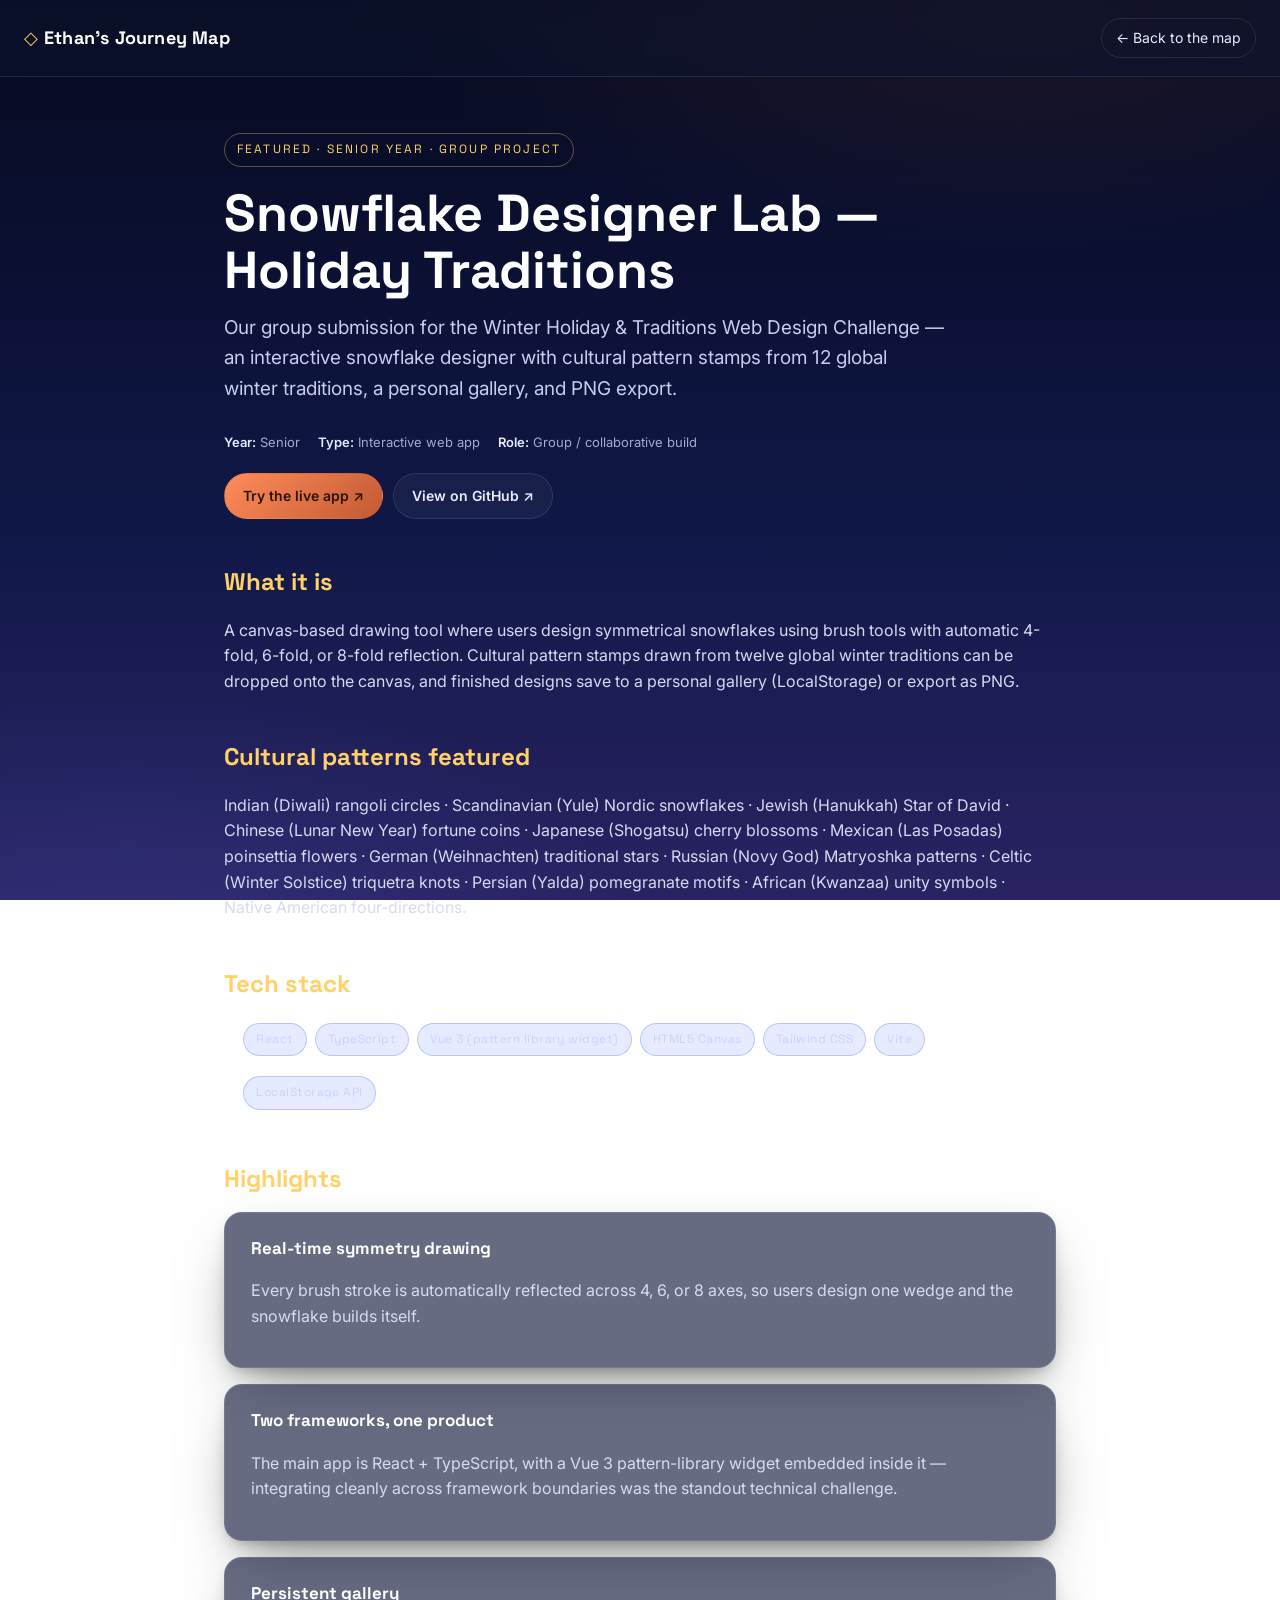
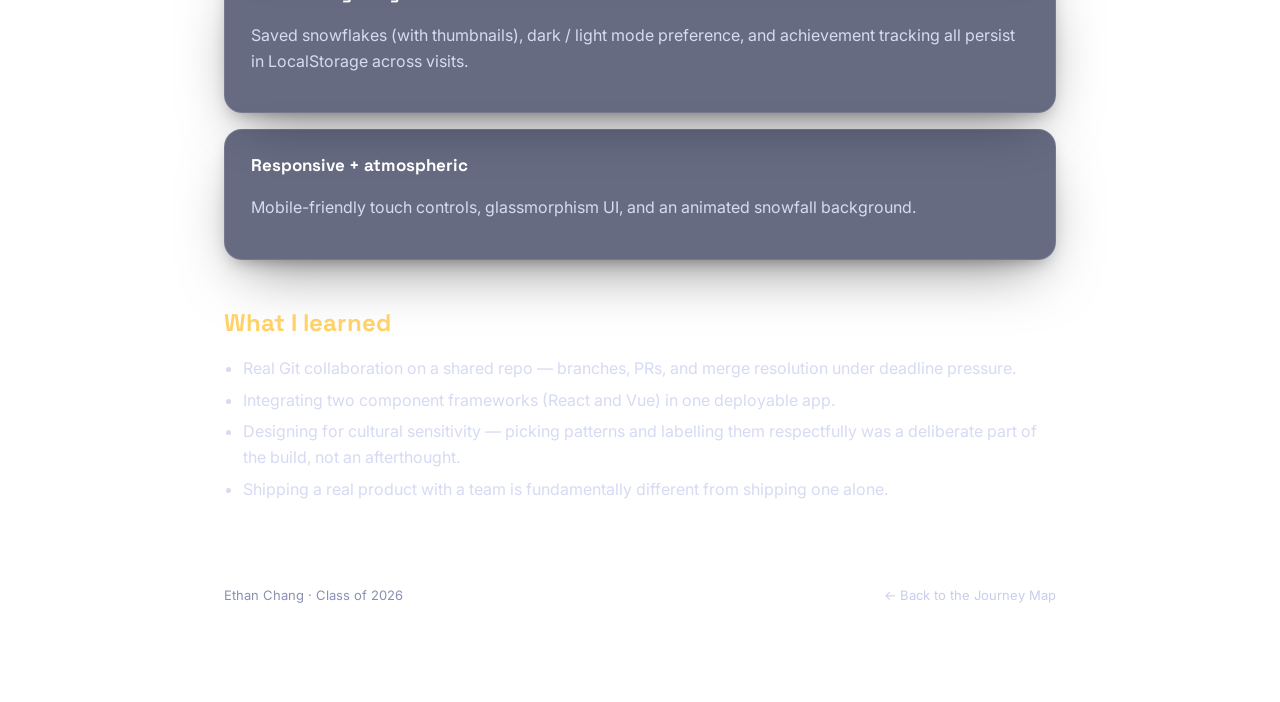
==== projects/holiday-traditions.html @ e54930d5 "finished" ====
<!DOCTYPE html>
<html lang="en">
<head>
  <meta charset="UTF-8" />
  <meta name="viewport" content="width=device-width, initial-scale=1.0" />
  <title>Snowflake Designer Lab — Holiday Traditions · Ethan Chang</title>
  <link rel="preconnect" href="https://fonts.googleapis.com" />
  <link rel="preconnect" href="https://fonts.gstatic.com" crossorigin />
  <link href="https://fonts.googleapis.com/css2?family=Inter:wght@400;500;600;700&family=Space+Grotesk:wght@500;600;700&display=swap" rel="stylesheet" />
  <link rel="stylesheet" href="./project-page.css" />
</head>
<body>
  <header class="pp-topbar">
    <a href="../index.html" class="pp-brand"><span>◇</span>Ethan's Journey Map</a>
    <a href="../index.html" class="pp-back">← Back to the map</a>
  </header>

  <main class="pp-wrap">
    <span class="pp-eyebrow">Featured · Senior Year · Group Project</span>
    <h1 class="pp-title">Snowflake Designer Lab — Holiday Traditions</h1>
    <p class="pp-lede">
      Our group submission for the Winter Holiday &amp; Traditions Web
      Design Challenge — an interactive snowflake designer with cultural
      pattern stamps from 12 global winter traditions, a personal gallery,
      and PNG export.
    </p>

    <div class="pp-meta">
      <span><strong>Year:</strong> Senior</span>
      <span><strong>Type:</strong> Interactive web app</span>
      <span><strong>Role:</strong> Group / collaborative build</span>
    </div>

    <div class="pp-actions">
      <a class="pp-btn pp-btn--primary" href="https://user319183.github.io/holiday-traditions/" target="_blank" rel="noopener">Try the live app ↗</a>
      <a class="pp-btn" href="https://github.com/User319183/holiday-traditions" target="_blank" rel="noopener">View on GitHub ↗</a>
    </div>

    <section class="pp-section">
      <h2>What it is</h2>
      <p>
        A canvas-based drawing tool where users design symmetrical
        snowflakes using brush tools with automatic 4-fold, 6-fold, or
        8-fold reflection. Cultural pattern stamps drawn from twelve
        global winter traditions can be dropped onto the canvas, and
        finished designs save to a personal gallery (LocalStorage) or
        export as PNG.
      </p>
    </section>

    <section class="pp-section">
      <h2>Cultural patterns featured</h2>
      <p>
        Indian (Diwali) rangoli circles · Scandinavian (Yule) Nordic
        snowflakes · Jewish (Hanukkah) Star of David · Chinese (Lunar
        New Year) fortune coins · Japanese (Shogatsu) cherry blossoms ·
        Mexican (Las Posadas) poinsettia flowers · German (Weihnachten)
        traditional stars · Russian (Novy God) Matryoshka patterns ·
        Celtic (Winter Solstice) triquetra knots · Persian (Yalda)
        pomegranate motifs · African (Kwanzaa) unity symbols · Native
        American four-directions.
      </p>
    </section>

    <section class="pp-section">
      <h2>Tech stack</h2>
      <ul class="pp-stack">
        <li>React</li>
        <li>TypeScript</li>
        <li>Vue 3 (pattern library widget)</li>
        <li>HTML5 Canvas</li>
        <li>Tailwind CSS</li>
        <li>Vite</li>
        <li>LocalStorage API</li>
      </ul>
    </section>

    <section class="pp-section">
      <h2>Highlights</h2>
      <div class="pp-card">
        <h3>Real-time symmetry drawing</h3>
        <p>Every brush stroke is automatically reflected across 4, 6, or
        8 axes, so users design one wedge and the snowflake builds itself.</p>
      </div>
      <div class="pp-card">
        <h3>Two frameworks, one product</h3>
        <p>The main app is React + TypeScript, with a Vue 3 pattern-library
        widget embedded inside it — integrating cleanly across framework
        boundaries was the standout technical challenge.</p>
      </div>
      <div class="pp-card">
        <h3>Persistent gallery</h3>
        <p>Saved snowflakes (with thumbnails), dark / light mode preference,
        and achievement tracking all persist in LocalStorage across visits.</p>
      </div>
      <div class="pp-card">
        <h3>Responsive + atmospheric</h3>
        <p>Mobile-friendly touch controls, glassmorphism UI, and an
        animated snowfall background.</p>
      </div>
    </section>

    <section class="pp-section">
      <h2>What I learned</h2>
      <ul>
        <li>Real Git collaboration on a shared repo — branches, PRs, and
        merge resolution under deadline pressure.</li>
        <li>Integrating two component frameworks (React and Vue) in one
        deployable app.</li>
        <li>Designing for cultural sensitivity — picking patterns and
        labelling them respectfully was a deliberate part of the build,
        not an afterthought.</li>
        <li>Shipping a real product with a team is fundamentally different
        from shipping one alone.</li>
      </ul>
    </section>

    <footer class="pp-footer">
      <span>Ethan Chang · Class of 2026</span>
      <a href="../index.html">← Back to the Journey Map</a>
    </footer>
  </main>
</body>
</html>
---- projects/project-page.css ----
/* =============================================================
   Featured project pages — shared stylesheet
   Reuses the same palette / type as the main Journey Map site,
   but in a calmer, scrollable document layout (no map / canvas).
   ============================================================= */
:root {
  --navy:        #0e1430;
  --navy-2:      #161d3f;
  --navy-3:      #222a55;
  --accent:      #ff8b5a;
  --accent-2:    #ffd166;
  --accent-dark: #c25a32;
  --cream:       #fff7ec;
  --line:        rgba(255,255,255,.10);
  --shadow-card: 0 24px 60px -20px rgba(0,0,0,.5),
                 0 8px 18px -8px rgba(0,0,0,.35);
  --font-display: 'Space Grotesk', system-ui, sans-serif;
  --font-body:    'Inter', system-ui, sans-serif;
}

* { box-sizing: border-box; }
html, body { margin: 0; padding: 0; }
body {
  font-family: var(--font-body);
  background:
    radial-gradient(1200px 600px at 80% -100px, rgba(255,139,90,.12), transparent 60%),
    radial-gradient(800px 500px at 10% 110%, rgba(94,123,255,.15), transparent 65%),
    linear-gradient(180deg, #06091e 0%, #101848 60%, #2a2363 100%);
  background-attachment: fixed;
  color: #e8ecff;
  line-height: 1.6;
  min-height: 100vh;
  -webkit-font-smoothing: antialiased;
}

/* ---------- Top bar ---------- */
.pp-topbar {
  display: flex; justify-content: space-between; align-items: center;
  padding: 18px 24px;
  border-bottom: 1px solid var(--line);
  background: rgba(14, 20, 48, .55);
  backdrop-filter: blur(8px);
  position: sticky; top: 0; z-index: 10;
}
.pp-brand {
  font-family: var(--font-display);
  font-weight: 700;
  color: #fff;
  text-decoration: none;
  font-size: 18px;
  letter-spacing: .2px;
}
.pp-brand span { color: var(--accent-2); margin-right: 6px; }
.pp-back {
  color: #e8ecff;
  text-decoration: none;
  font-size: 14px;
  padding: 8px 14px;
  border: 1px solid var(--line);
  border-radius: 999px;
  transition: background .2s ease, border-color .2s ease;
}
.pp-back:hover { background: rgba(255,255,255,.06); border-color: var(--accent-2); }

/* ---------- Layout ---------- */
.pp-wrap {
  max-width: 880px;
  margin: 0 auto;
  padding: 56px 24px 96px;
}

.pp-eyebrow {
  display: inline-block;
  font-family: var(--font-display);
  font-size: 12px;
  letter-spacing: .18em;
  text-transform: uppercase;
  color: var(--accent-2);
  padding: 6px 12px;
  border: 1px solid rgba(255, 209, 102, .35);
  border-radius: 999px;
  margin-bottom: 18px;
}

h1.pp-title {
  font-family: var(--font-display);
  font-size: clamp(34px, 5vw, 52px);
  line-height: 1.1;
  margin: 0 0 14px;
  color: #fff;
}
.pp-lede {
  font-size: 19px;
  color: #c8cdee;
  margin: 0 0 28px;
  max-width: 60ch;
}

/* ---------- Action bar ---------- */
.pp-actions {
  display: flex;
  flex-wrap: wrap;
  gap: 10px;
  margin: 8px 0 40px;
}
.pp-btn {
  display: inline-flex; align-items: center; gap: 6px;
  padding: 11px 18px;
  border-radius: 999px;
  text-decoration: none;
  font-weight: 600;
  font-size: 14px;
  border: 1px solid var(--line);
  color: #e8ecff;
  background: rgba(255,255,255,.04);
  transition: transform .15s ease, background .2s ease, border-color .2s ease;
}
.pp-btn:hover { transform: translateY(-1px); background: rgba(255,255,255,.08); }
.pp-btn--primary {
  background: linear-gradient(135deg, var(--accent), var(--accent-dark));
  border-color: transparent;
  color: #2a1408;
}
.pp-btn--primary:hover { background: linear-gradient(135deg, #ffa37a, var(--accent)); }

/* ---------- Sections ---------- */
.pp-section { margin: 44px 0; }
.pp-section h2 {
  font-family: var(--font-display);
  font-size: 24px;
  margin: 0 0 14px;
  color: var(--accent-2);
}
.pp-section p, .pp-section li { color: #d6daf3; }
.pp-section ul { padding-left: 1.2em; margin: 10px 0; }
.pp-section li { margin: 6px 0; }

/* ---------- Tech stack pills ---------- */
.pp-stack {
  display: flex; flex-wrap: wrap; gap: 8px;
  list-style: none; padding: 0; margin: 12px 0 0;
}
.pp-stack li {
  font-family: var(--font-display);
  font-size: 12px;
  letter-spacing: .04em;
  padding: 6px 12px;
  background: rgba(94,123,255,.15);
  border: 1px solid rgba(94,123,255,.35);
  color: #c8d4ff;
  border-radius: 999px;
}

/* ---------- Card / callout ---------- */
.pp-card {
  background: rgba(22, 29, 63, .65);
  border: 1px solid var(--line);
  border-radius: 18px;
  padding: 22px 26px;
  box-shadow: var(--shadow-card);
}
.pp-card + .pp-card { margin-top: 16px; }
.pp-card h3 {
  font-family: var(--font-display);
  font-size: 17px;
  margin: 0 0 8px;
  color: #fff;
}

/* ---------- Meta strip ---------- */
.pp-meta {
  display: flex; flex-wrap: wrap; gap: 18px;
  font-size: 13px;
  color: #a4abcf;
  margin-bottom: 20px;
}
.pp-meta span strong { color: #e8ecff; font-weight: 600; }

/* ---------- Footer ---------- */
.pp-footer {
  margin-top: 60px;
  padding-top: 22px;
  border-top: 1px solid var(--line);
  font-size: 13px;
  color: #8a90b3;
  display: flex; justify-content: space-between; flex-wrap: wrap; gap: 12px;
}
.pp-footer a { color: #c8cdee; text-decoration: none; }
.pp-footer a:hover { color: var(--accent-2); }

/* ---------- Responsive ---------- */
@media (max-width: 600px) {
  .pp-wrap { padding: 36px 18px 72px; }
  .pp-topbar { padding: 14px 18px; }
}
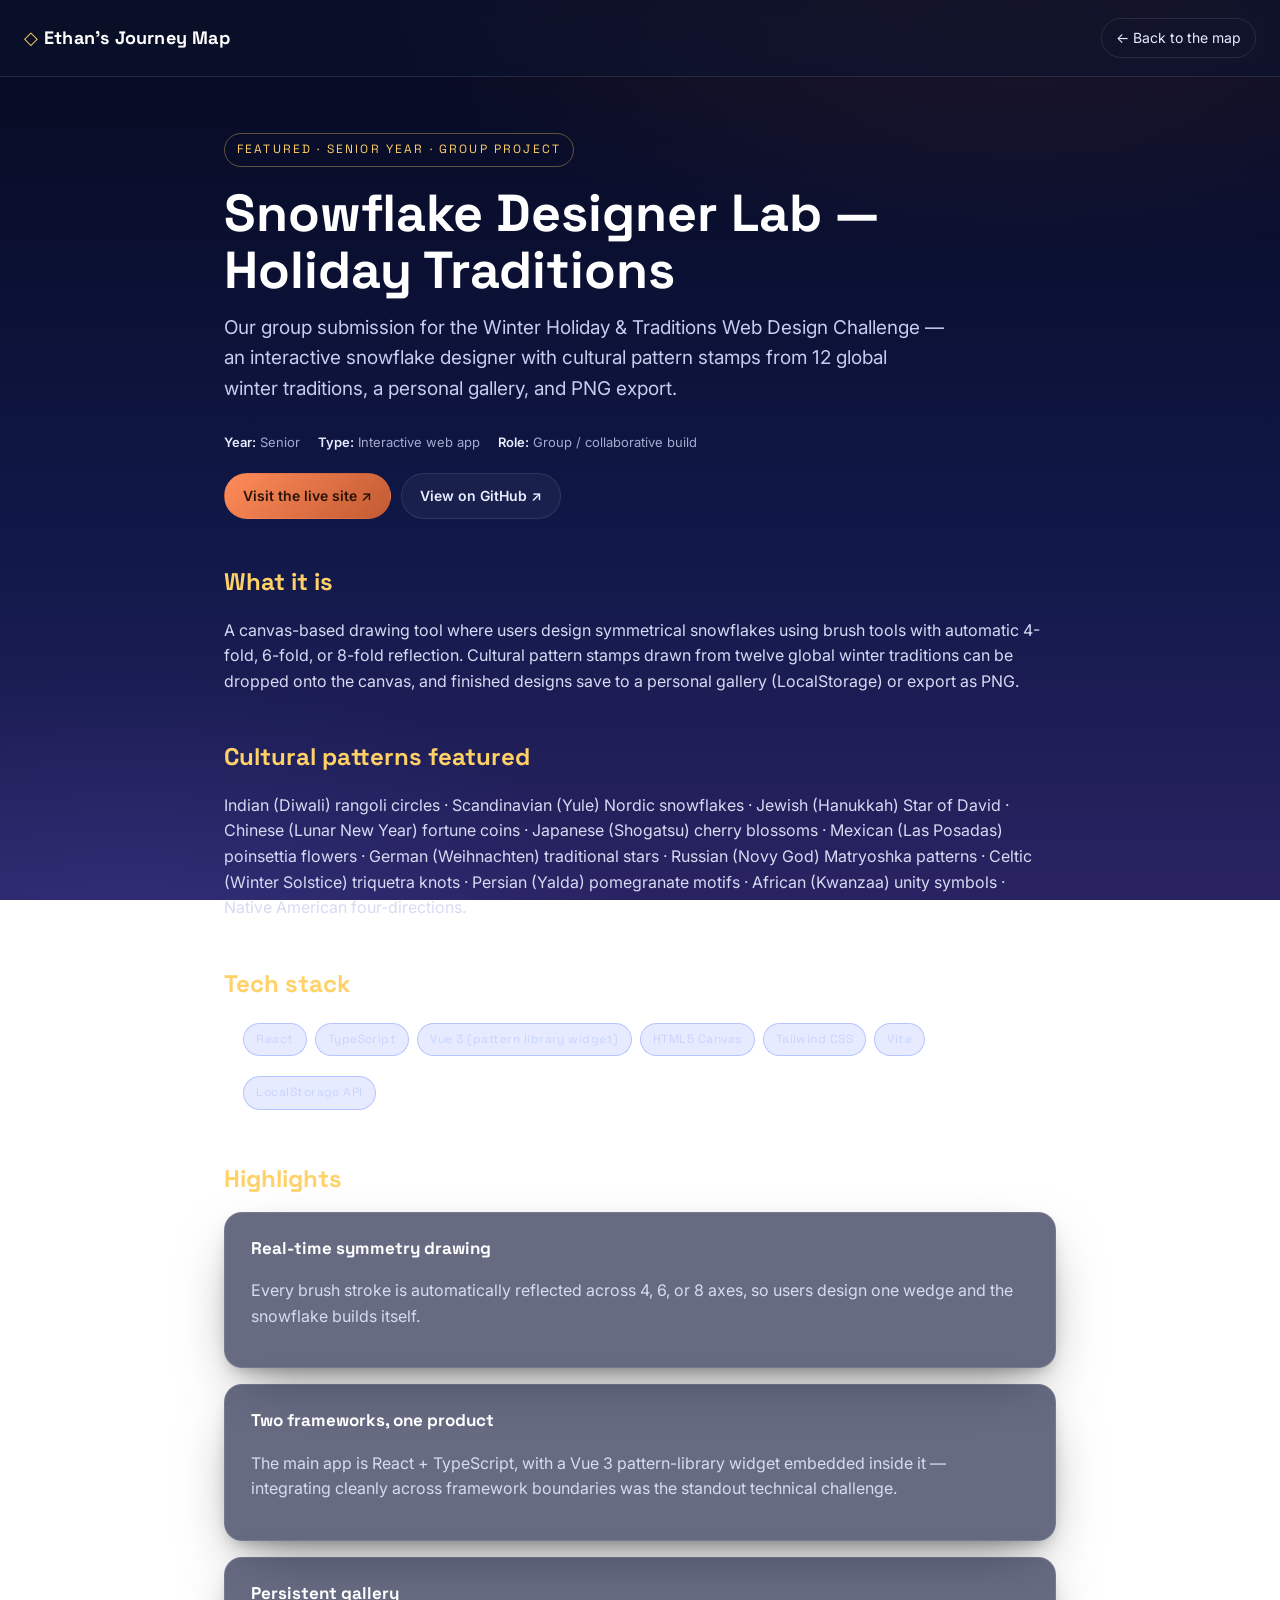
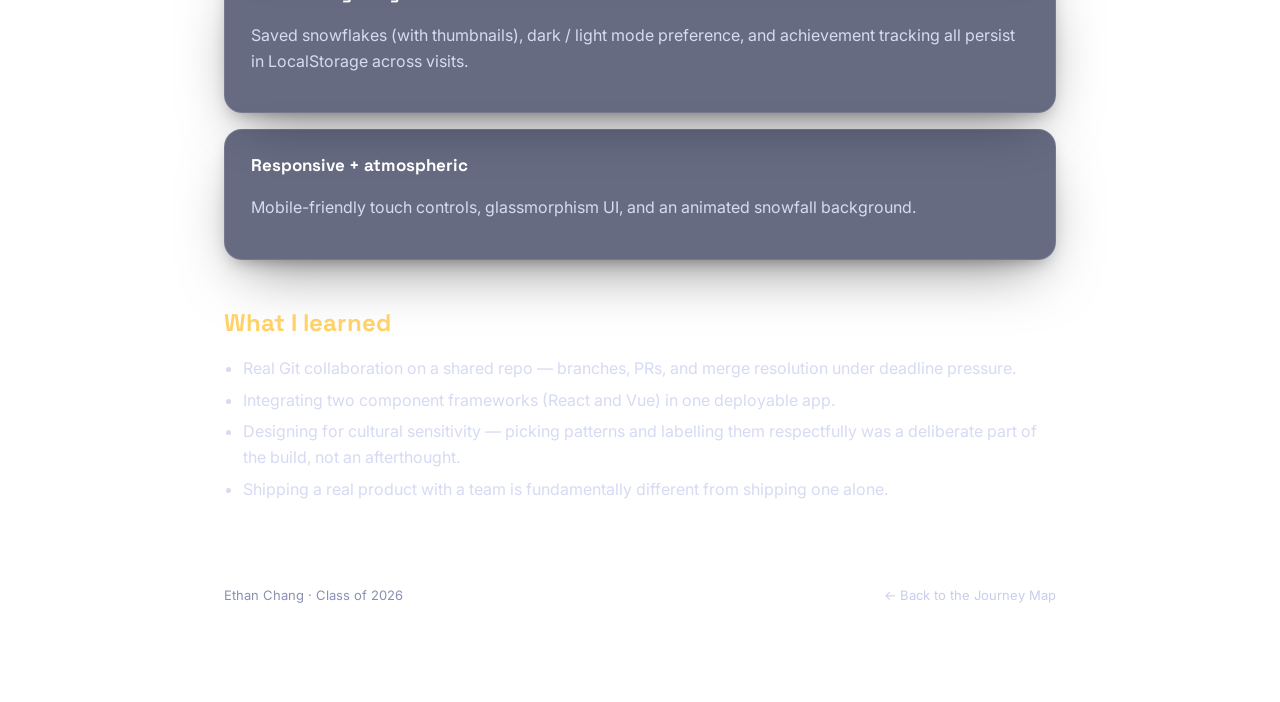
==== commit 3355ffff: "finished v3" ====
--- a/projects/holiday-traditions.html
+++ b/projects/holiday-traditions.html
@@ -32,7 +32,7 @@
     </div>
 
     <div class="pp-actions">
-      <a class="pp-btn pp-btn--primary" href="https://user319183.github.io/holiday-traditions/" target="_blank" rel="noopener">Try the live app ↗</a>
+      <a class="pp-btn pp-btn--primary" href="https://user319183.github.io/holiday-traditions/" target="_blank" rel="noopener">Visit the live site ↗</a>
       <a class="pp-btn" href="https://github.com/User319183/holiday-traditions" target="_blank" rel="noopener">View on GitHub ↗</a>
     </div>
 
